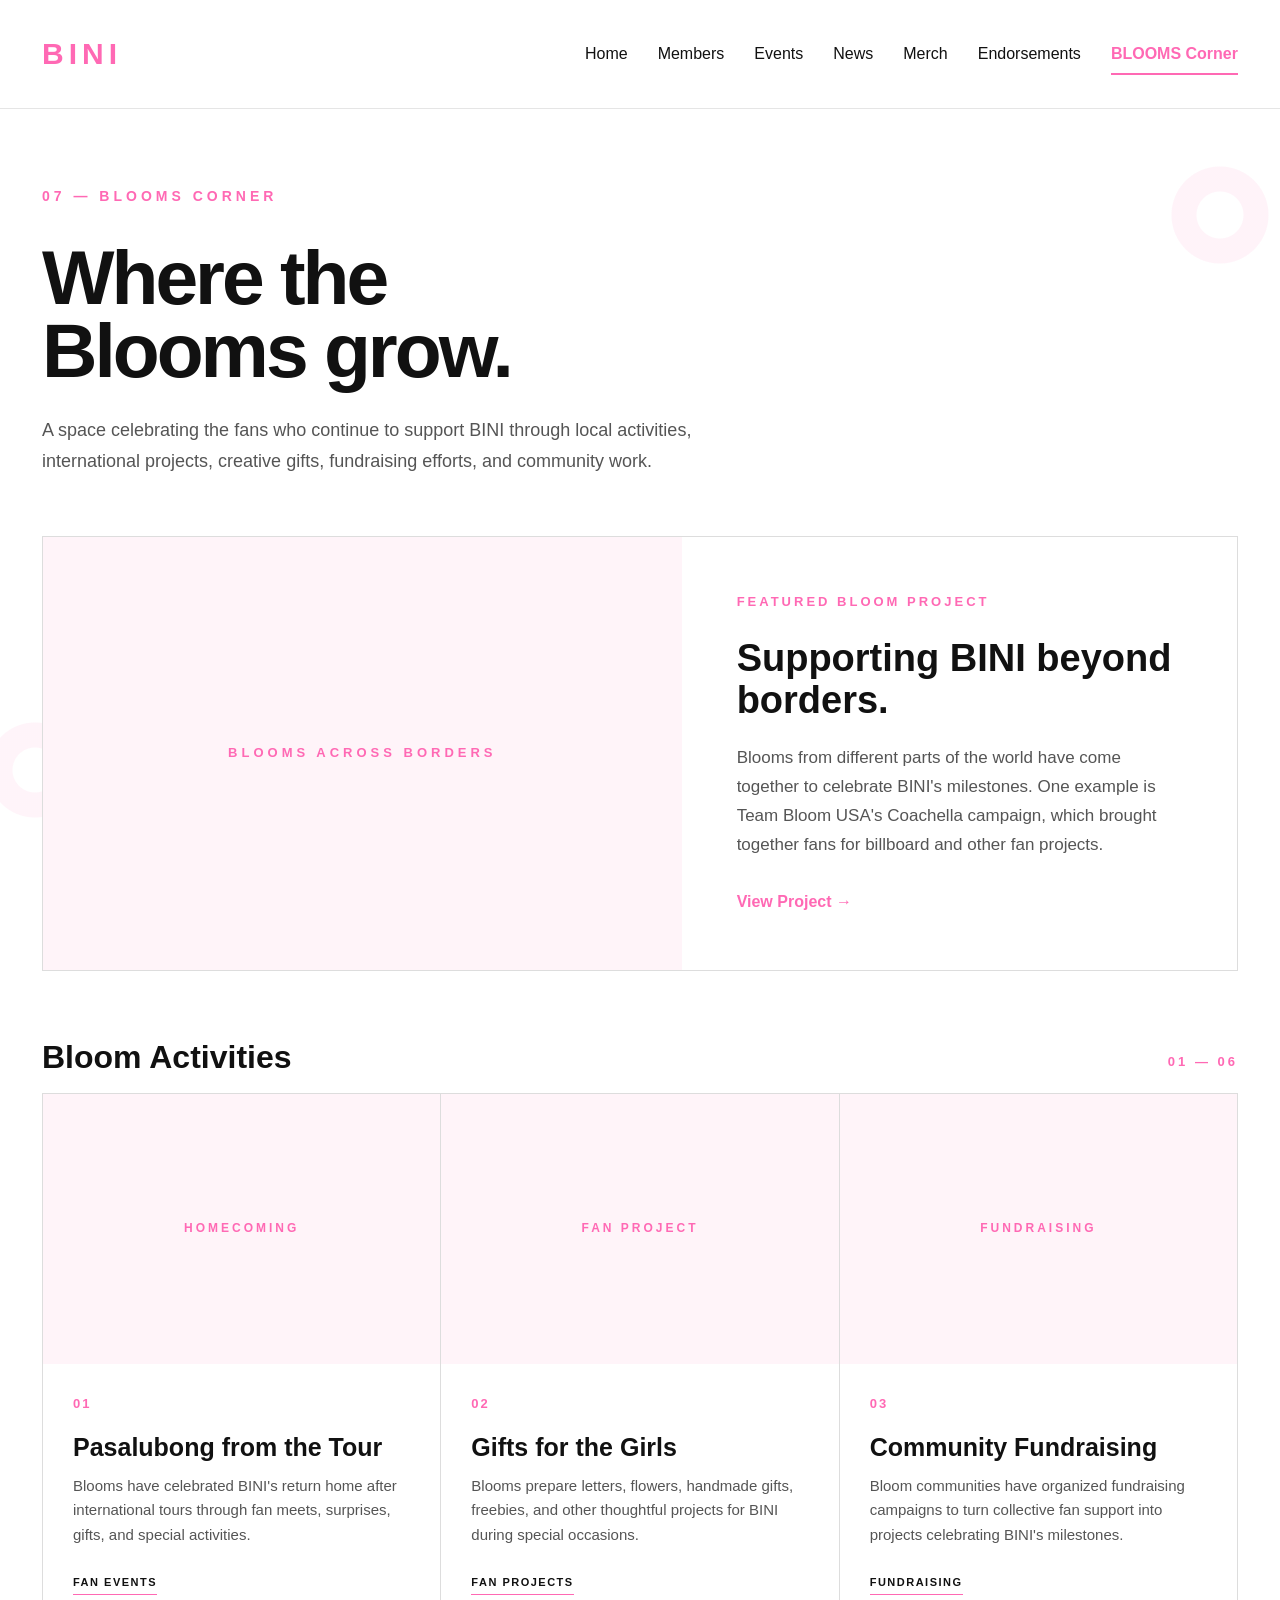
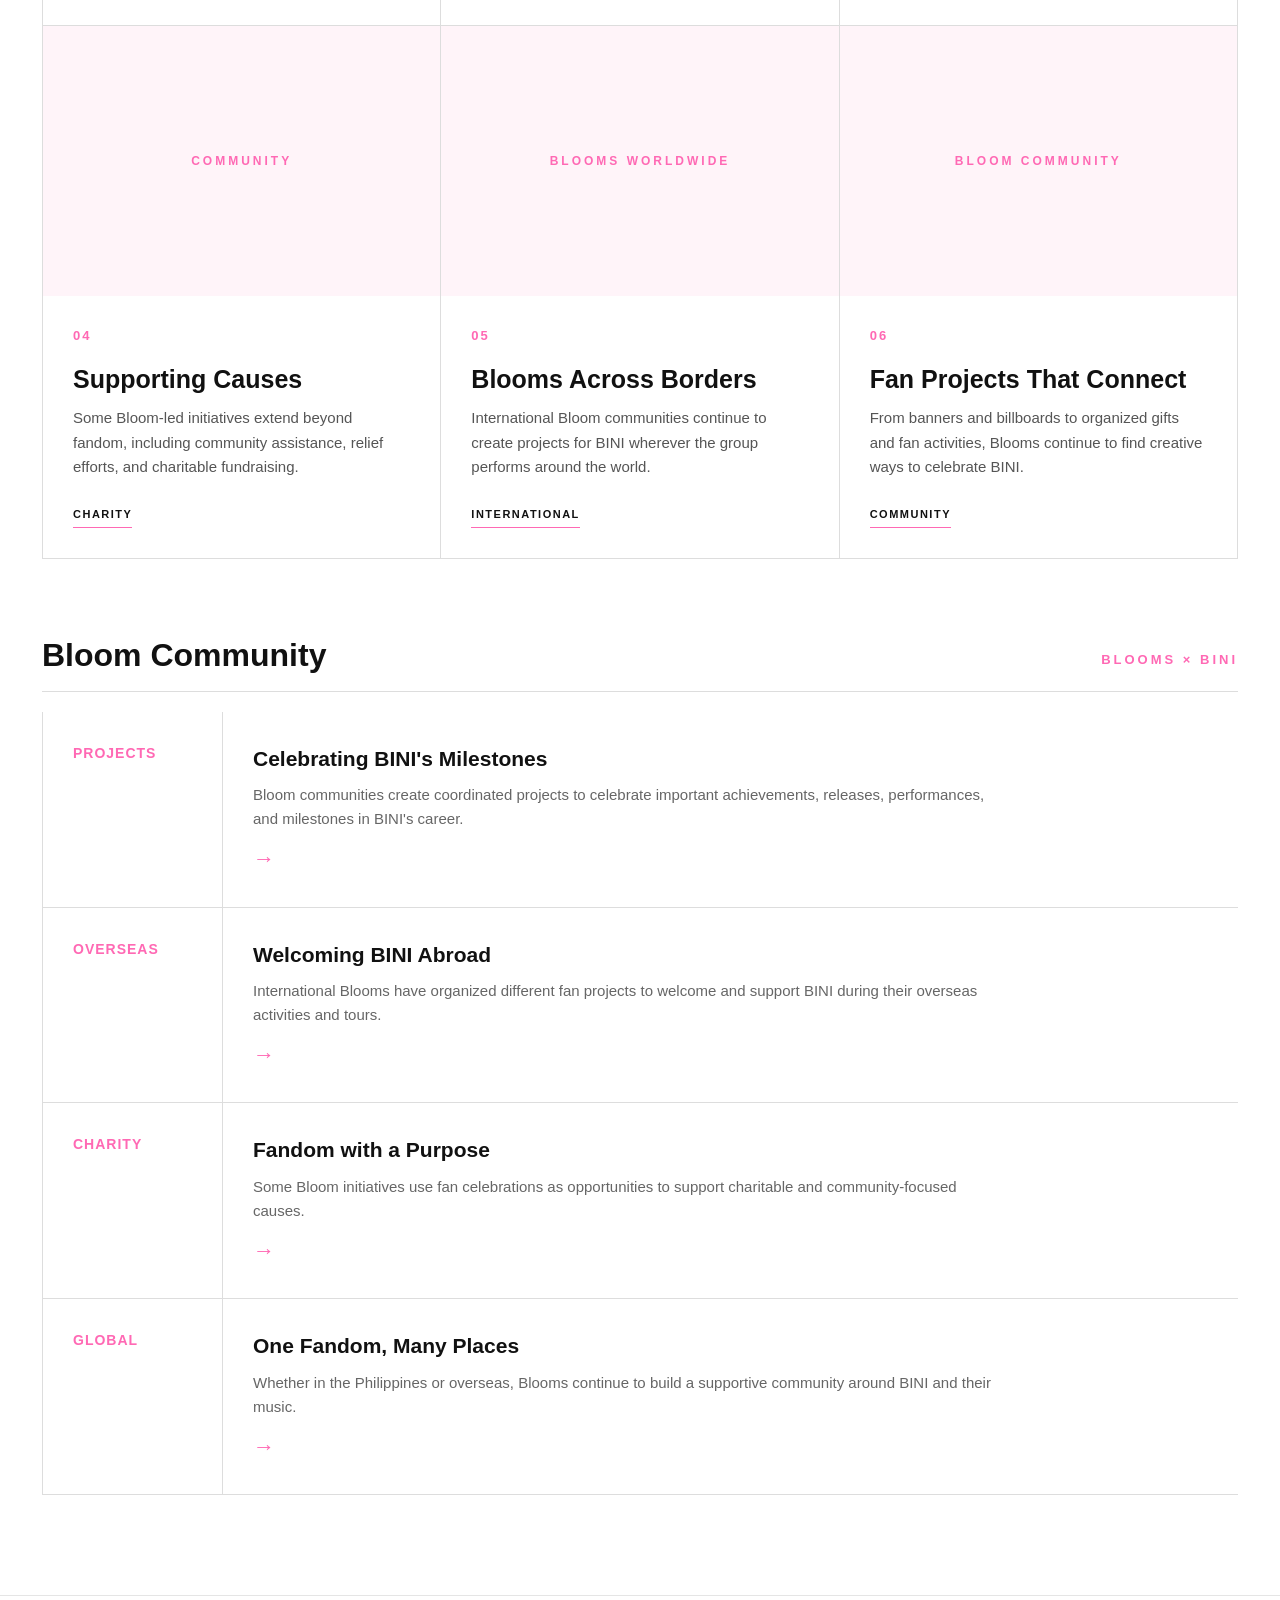
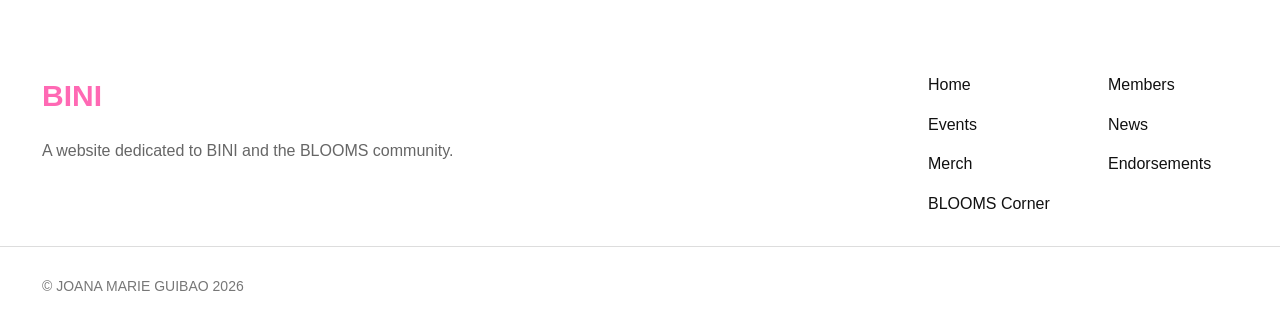
==== blooms.html @ 69eade65 "Add files via upload" ====
<!DOCTYPE html>
<html lang="en">
<head>
    <meta charset="UTF-8">
    <meta name="viewport" content="width=device-width, initial-scale=1.0">

    <title>BLOOMS Corner | BINI</title>

    <style>
        * {
            margin: 0;
            padding: 0;
            box-sizing: border-box;
        }

        html {
            scroll-behavior: smooth;
        }

        body {
            font-family: Arial, Helvetica, sans-serif;
            background: #ffffff;
            color: #111111;
            line-height: 1.6;
            position: relative;
            overflow-x: hidden;
        }

        body::before {
            content: "";
            position: fixed;
            top: 120px;
            right: -35px;
            width: 190px;
            height: 190px;
            background:
                radial-gradient(
                    circle at 50% 50%,
                    transparent 0 23px,
                    #fff0f7 24px 48px,
                    transparent 49px
                );
            opacity: 0.8;
            pointer-events: none;
            z-index: -1;
        }

        body::after {
            content: "";
            position: fixed;
            bottom: 40px;
            left: -55px;
            width: 180px;
            height: 180px;
            background:
                radial-gradient(
                    circle at 50% 50%,
                    transparent 0 22px,
                    #fff0f7 23px 47px,
                    transparent 48px
                );

            opacity: 0.75;
            pointer-events: none;
            z-index: -1;
        }

        header {
            width: 100%;
            border-bottom: 1px solid #e5e5e5;
            background: rgba(255, 255, 255, 0.97);
            position: sticky;
            top: 0;
            z-index: 100;
        }

        .header-inner {
            max-width: 1400px;
            margin: auto;
            height: 108px;
            display: flex;
            align-items: center;
            justify-content: space-between;

            padding: 0 42px;
        }

        .logo {
            font-size: 30px;
            font-weight: 800;
            letter-spacing: 5px;
            color: #FF69B4;
            text-decoration: none;
        }

        nav {
            display: flex;
            align-items: center;
            gap: 30px;
        }

        nav a {
            color: #111111;
            text-decoration: none;
            font-size: 16px;
            font-weight: 400;
            position: relative;
            padding: 8px 0;
            white-space: nowrap;
        }

        nav a::after {
            content: "";
            position: absolute;
            left: 0;
            bottom: 0;
            width: 0;
            height: 2px;
            background: #FF69B4;
            transition: width 0.25s ease;
        }

        nav a:hover::after {
            width: 100%;
        }

        nav a.active {
            color: #FF69B4;
            font-weight: 600;
        }

        nav a.active::after {
            width: 100%;
        }

        main {
            max-width: 1400px;
            margin: auto;
            padding: 0 42px 100px;
        }

        .page-intro {
            padding: 76px 0 60px;
            position: relative;
        }

        .section-number {
            font-size: 14px;
            font-weight: 700;
            letter-spacing: 4px;
            color: #FF69B4;
            margin-bottom: 34px;
        }

        .page-intro h1 {
            font-size: clamp(48px, 6vw, 78px);
            line-height: 0.95;
            font-weight: 700;
            letter-spacing: -3px;
            max-width: 700px;
            margin-bottom: 28px;
        }

        .page-intro p {
            max-width: 650px;
            color: #555555;
            font-size: 18px;
            line-height: 1.7;
        }

        .featured {
            border: 1px solid #dddddd;
            margin-bottom: 70px;
            background: #ffffff;
            display: grid;
            grid-template-columns: 1.15fr 1fr;
        }

        .featured-image {
            min-height: 430px;
            background: #fff4f9;
            display: flex;
            align-items: center;
            justify-content: center;
            overflow: hidden;
            position: relative;
        }

        .featured-image img {
            width: 100%;
            height: 100%;
            object-fit: cover;
            display: block;
        }

        .featured-placeholder {
            color: #FF69B4;
            font-size: 13px;
            font-weight: 700;
            letter-spacing: 4px;
        }

        .featured-content {
            padding: 55px;
            display: flex;
            flex-direction: column;
            justify-content: center;
        }

        .label {
            color: #FF69B4;
            font-size: 13px;
            font-weight: 700;
            letter-spacing: 3px;
            margin-bottom: 25px;
        }

        .featured-content h2 {
            font-size: 38px;
            line-height: 1.1;
            margin-bottom: 22px;
        }

        .featured-content p {
            color: #555555;
            font-size: 17px;
            line-height: 1.7;
            margin-bottom: 30px;
        }

        .featured-link {
            color: #FF69B4;
            text-decoration: none;
            font-weight: 700;
            display: inline-block;
        }

        .featured-link:hover {
            text-decoration: underline;
        }

        .section-heading {
            display: flex;
            align-items: flex-end;
            justify-content: space-between;
            border-bottom: 1px solid #dddddd;
            padding-bottom: 20px;
            margin-bottom: 0;
        }

        .section-heading h2 {
            font-size: 32px;
            line-height: 1;
        }

        .section-heading span {
            color: #FF69B4;
            font-size: 13px;
            font-weight: 700;
            letter-spacing: 3px;
        }

        .blooms-grid {
            display: grid;
            grid-template-columns: repeat(3, 1fr);
            border-left: 1px solid #dddddd;
            margin-bottom: 80px;
        }

        .bloom-card {
            border-right: 1px solid #dddddd;
            border-bottom: 1px solid #dddddd;
            background: #ffffff;
            text-decoration: none;
            color: #111111;
            display: block;
        }

        .bloom-image {
            height: 270px;
            background: #fff4f9;
            display: flex;
            align-items: center;
            justify-content: center;
            overflow: hidden;
        }

        .bloom-image img {
            width: 100%;
            height: 100%;
            object-fit: cover;
            display: block;
        }

        .image-placeholder {
            color: #FF69B4;
            font-size: 12px;
            font-weight: 700;
            letter-spacing: 3px;
        }

        .bloom-info {
            padding: 30px;
        }

        .bloom-number {
            color: #FF69B4;
            font-size: 13px;
            font-weight: 700;
            letter-spacing: 2px;
            margin-bottom: 18px;
        }

        .bloom-info h3 {
            font-size: 25px;
            line-height: 1.15;
            margin-bottom: 12px;
        }

        .bloom-info p {
            color: #555555;
            font-size: 15px;
            line-height: 1.65;
            margin-bottom: 20px;
        }

        .bloom-tag {
            display: inline-block;
            font-size: 11px;
            font-weight: 700;
            letter-spacing: 1.5px;
            text-transform: uppercase;
            color: #111111;
            border-bottom: 1px solid #FF69B4;
            padding-bottom: 3px;
        }

        .timeline-section {
            margin-top: 30px;
        }

        .timeline {
            border-left: 1px solid #dddddd;
            margin-top: 20px;
        }

        .timeline-item {
            display: grid;
            grid-template-columns: 180px 1fr;
            border-bottom: 1px solid #dddddd;
            min-height: 130px;
            text-decoration: none;
            color: #111111;
        }

        .timeline-date {
            padding: 30px;
            border-right: 1px solid #dddddd;
            color: #FF69B4;
            font-size: 14px;
            font-weight: 700;
            letter-spacing: 1px;
        }

        .timeline-content {
            padding: 30px;
        }

        .timeline-content h3 {
            font-size: 21px;
            margin-bottom: 8px;
        }

        .timeline-content p {
            color: #666666;
            max-width: 750px;
            font-size: 15px;
        }

        .timeline-arrow {
            color: #FF69B4;
            font-size: 22px;
            margin-top: 10px;
            display: inline-block;
            transition: transform 0.25s ease;
        }

        .timeline-item:hover .timeline-arrow {
            transform: translateX(7px);
        }

        footer {
            border-top: 1px solid #e5e5e5;
            background: #ffffff;
            position: relative;
            overflow: hidden;
        }

        .footer-inner {
            max-width: 1400px;
            margin: auto;
            padding: 76px 42px 30px;
            display: grid;
            grid-template-columns: 1fr 1fr;
            gap: 60px;
        }

        .footer-brand h2 {
            color: #FF69B4;
            font-size: 30px;
            margin-bottom: 18px;
        }

        .footer-brand p {
            color: #666666;
            font-size: 16px;
            max-width: 500px;
        }

        .footer-nav {
            display: grid;
            grid-template-columns: 1fr 1fr;
            gap: 14px 50px;
            justify-self: end;
            width: 310px;
        }

        .footer-nav a {
            text-decoration: none;
            color: #111111;
            font-size: 16px;
        }

        .footer-nav a:hover {
            color: #FF69B4;
        }

        .footer-bottom {
            max-width: 1400px;
            margin: auto;
            padding: 28px 42px 34px;
            border-top: 1px solid #dddddd;
            color: #777777;
            font-size: 14px;
        }

        @media (max-width: 1000px) {

            .header-inner {
                height: auto;
                min-height: 90px;
                flex-direction: column;
                align-items: flex-start;
                gap: 20px;
                padding: 25px 25px;
            }

            nav {
                width: 100%;
                overflow-x: auto;
                padding-bottom: 5px;
                gap: 24px;
            }

            main {
                padding: 0 25px 70px;
            }

            .featured {
                grid-template-columns: 1fr;
            }

            .featured-image {
                min-height: 330px;
            }

            .blooms-grid {
                grid-template-columns: repeat(2, 1fr);
            }

            .footer-inner {
                padding: 60px 25px 30px;
            }

            .footer-bottom {
                padding: 25px;
            }
        }

        @media (max-width: 650px) {

            .logo {
                font-size: 26px;
            }

            nav {
                gap: 20px;
            }

            nav a {
                font-size: 14px;
            }

            .page-intro {
                padding: 55px 0 45px;
            }

            .page-intro h1 {
                font-size: 48px;
                letter-spacing: -2px;
            }

            .page-intro p {
                font-size: 16px;
            }

            .featured-content {
                padding: 35px 25px;
            }

            .featured-content h2 {
                font-size: 30px;
            }

            .blooms-grid {
                grid-template-columns: 1fr;
            }

            .bloom-image {
                height: 250px;
            }

            .timeline-item {
                grid-template-columns: 1fr;
            }

            .timeline-date {
                border-right: none;
                border-bottom: 1px solid #eeeeee;
                padding-bottom: 15px;
            }

            .timeline-content {
                padding-top: 20px;
            }

            .footer-inner {
                grid-template-columns: 1fr;
                gap: 40px;
            }

            .footer-nav {
                justify-self: start;
                width: 100%;
            }
        }
    </style>
	
</head>

<body>

    <header>

        <div class="header-inner">

            <a href="index.html" class="logo">
                BINI
            </a>

            <nav>

                <a href="index.html">
                    Home
                </a>

                <a href="members.html">
                    Members
                </a>

                <a href="events.html">
                    Events
                </a>

                <a href="news.html">
                    News
                </a>

                <a href="merch.html">
                    Merch
                </a>

                <a href="endorsements.html">
                    Endorsements
                </a>

                <a href="blooms.html" class="active">
                    BLOOMS Corner
                </a>

            </nav>

        </div>

    </header>

    <main>

        <section class="page-intro">

            <div class="section-number">
                07 — BLOOMS CORNER
            </div>

            <h1>
                Where the<br>
                Blooms grow.
            </h1>

            <p>
                A space celebrating the fans who continue to support
                BINI through local activities, international projects,
                creative gifts, fundraising efforts, and community work.
            </p>

        </section>

        <section class="featured">

            <div class="featured-image">

                <img
                    src="https://biniatcoachella.info/cdn-cgi/image/f%3Dwebp%2Cq%3D80/images/tbu/billboard-bini.jpg"
                    alt="Team Bloom USA BINI Coachella billboard"
                    onerror="this.style.display='none'; this.nextElementSibling.style.display='block';"
                >

                <div
                    class="featured-placeholder"
                    style="display:none;"
                >
                    BLOOMS ACROSS BORDERS
                </div>

            </div>

            <div class="featured-content">

                <div class="label">
                    FEATURED BLOOM PROJECT
                </div>

                <h2>
                    Supporting BINI beyond borders.
                </h2>

                <p>
                    Blooms from different parts of the world have come
                    together to celebrate BINI's milestones. One example
                    is Team Bloom USA's Coachella campaign, which brought
                    together fans for billboard and other fan projects.
                </p>

                <a
                    href="https://biniatcoachella.info/donate"
                    target="_blank"
                    rel="noopener noreferrer"
                    class="featured-link"
                >
                    View Project →
                </a>

            </div>

        </section>

        <section>

            <div class="section-heading">

                <h2>
                    Bloom Activities
                </h2>

                <span>
                    01 — 06
                </span>

            </div>

            <div class="blooms-grid">

                <a
                    href="https://corporate.abs-cbn.com/newsroom/news-releases/2025/7/2/bini-here-with-you-homecoming-fan-meet?lang=en"
                    target="_blank"
                    rel="noopener noreferrer"
                    class="bloom-card"
                >

                    <div class="bloom-image">

                        <img
                            src="images/blooms/0f18fe8db2f04281c6c20693ac011e59c25107af3c2d446ddee15a2354dccc3e.webp"
                            alt="BINI Homecoming Fan Meet"
                            onerror="this.style.display='none'; this.nextElementSibling.style.display='block';"
                        >

                        <div
                            class="image-placeholder"
                            style="display:none;"
                        >
                            HOMECOMING
                        </div>

                    </div>

                    <div class="bloom-info">

                        <div class="bloom-number">
                            01
                        </div>

                        <h3>
                            Pasalubong from the Tour
                        </h3>

                        <p>
                            Blooms have celebrated BINI's return home
                            after international tours through fan meets,
                            surprises, gifts, and special activities.
                        </p>

                        <span class="bloom-tag">
                            Fan Events
                        </span>

                    </div>

                </a>

                <a
                    href="https://www.instagram.com/p/DZbwl5nlB-q/"
                    target="_blank"
                    rel="noopener noreferrer"
                    class="bloom-card"
                >

                    <div class="bloom-image">

                        <img
                            src="images/blooms/images.jpeg"
                            alt="Bloom fan project for BINI"
                            onerror="this.style.display='none'; this.nextElementSibling.style.display='block';"
                        >

                        <div
                            class="image-placeholder"
                            style="display:none;"
                        >
                            FAN PROJECT
                        </div>

                    </div>

                    <div class="bloom-info">

                        <div class="bloom-number">
                            02
                        </div>

                        <h3>
                            Gifts for the Girls
                        </h3>

                        <p>
                            Blooms prepare letters, flowers, handmade
                            gifts, freebies, and other thoughtful
                            projects for BINI during special occasions.
                        </p>

                        <span class="bloom-tag">
                            Fan Projects
                        </span>

                    </div>

                </a>

                <a
                    href="https://biniatcoachella.info/donate"
                    target="_blank"
                    rel="noopener noreferrer"
                    class="bloom-card"
                >

                    <div class="bloom-image">

                        <img
                            src="https://biniatcoachella.info/cdn-cgi/image/f%3Dwebp%2Cq%3D80/images/tbu/billboard-bini.jpg"
                            alt="Team Bloom USA fundraising project"
                            onerror="this.style.display='none'; this.nextElementSibling.style.display='block';"
                        >

                        <div
                            class="image-placeholder"
                            style="display:none;"
                        >
                            FUNDRAISING
                        </div>

                    </div>

                    <div class="bloom-info">

                        <div class="bloom-number">
                            03
                        </div>

                        <h3>
                            Community Fundraising
                        </h3>

                        <p>
                            Bloom communities have organized fundraising
                            campaigns to turn collective fan support into
                            projects celebrating BINI's milestones.
                        </p>

                        <span class="bloom-tag">
                            Fundraising
                        </span>

                    </div>

                </a>

                <a
                    href="https://www.facebook.com/teambloomph/posts/did-you-know-aside-from-binis-undeniable-talent-they-also-have-hearts-just-as-bi/961846839542830/"
                    target="_blank"
                    rel="noopener noreferrer"
                    class="bloom-card"
                >

                    <div class="bloom-image">

                        <img
                            src="images/blooms/images (1).jpeg"
                            alt="Bloom community support project"
                            onerror="this.style.display='none'; this.nextElementSibling.style.display='block';"
                        >

                        <div
                            class="image-placeholder"
                            style="display:none;"
                        >
                            COMMUNITY
                        </div>

                    </div>

                    <div class="bloom-info">

                        <div class="bloom-number">
                            04
                        </div>

                        <h3>
                            Supporting Causes
                        </h3>

                        <p>
                            Some Bloom-led initiatives extend beyond
                            fandom, including community assistance,
                            relief efforts, and charitable fundraising.
                        </p>

                        <span class="bloom-tag">
                            Charity
                        </span>

                    </div>

                </a>

                <a
                    href="https://www.instagram.com/p/Dbr8SWhGox9/"
                    target="_blank"
                    rel="noopener noreferrer"
                    class="bloom-card"
                >

                    <div class="bloom-image">

                        <img
                            src="images/blooms/images (2).jpeg"
                            alt="Team Bloom USA supporting BINI"
                            onerror="this.style.display='none'; this.nextElementSibling.style.display='block';"
                        >

                        <div
                            class="image-placeholder"
                            style="display:none;"
                        >
                            BLOOMS WORLDWIDE
                        </div>

                    </div>

                    <div class="bloom-info">

                        <div class="bloom-number">
                            05
                        </div>

                        <h3>
                            Blooms Across Borders
                        </h3>

                        <p>
                            International Bloom communities continue
                            to create projects for BINI wherever the
                            group performs around the world.
                        </p>

                        <span class="bloom-tag">
                            International
                        </span>

                    </div>

                </a>

                <a
                    href="https://www.reddit.com/r/bini_ph/comments/1p8zq4y/unified_in_binified_catch_all_these_fan_projects/"
                    target="_blank"
                    rel="noopener noreferrer"
                    class="bloom-card"
                >

                    <div class="bloom-image">

                        <img
                            src="images/blooms/unified-in-binified-catch-all-these-fan-projects-organized-v0-mjy8phpi214g1.webp"
                            alt="BINI Bloom community project"
                            onerror="this.style.display='none'; this.nextElementSibling.style.display='block';"
                        >

                        <div
                            class="image-placeholder"
                            style="display:none;"
                        >
                            BLOOM COMMUNITY
                        </div>

                    </div>

                    <div class="bloom-info">

                        <div class="bloom-number">
                            06
                        </div>

                        <h3>
                            Fan Projects That Connect
                        </h3>

                        <p>
                            From banners and billboards to organized
                            gifts and fan activities, Blooms continue
                            to find creative ways to celebrate BINI.
                        </p>

                        <span class="bloom-tag">
                            Community
                        </span>

                    </div>

                </a>

            </div>

        </section>

        <section class="timeline-section">

            <div class="section-heading">

                <h2>
                    Bloom Community
                </h2>

                <span>
                    BLOOMS × BINI
                </span>

            </div>

            <div class="timeline">

                <a
                    href="https://biniatcoachella.info/donate"
                    target="_blank"
                    rel="noopener noreferrer"
                    class="timeline-item"
                >

                    <div class="timeline-date">
                        PROJECTS
                    </div>

                    <div class="timeline-content">

                        <h3>
                            Celebrating BINI's Milestones
                        </h3>

                        <p>
                            Bloom communities create coordinated projects
                            to celebrate important achievements, releases,
                            performances, and milestones in BINI's career.
                        </p>

                        <span class="timeline-arrow">
                            →
                        </span>

                    </div>

                </a>

                <a
                    href="https://biniatcoachella.info/donate"
                    target="_blank"
                    rel="noopener noreferrer"
                    class="timeline-item"
                >

                    <div class="timeline-date">
                        OVERSEAS
                    </div>

                    <div class="timeline-content">

                        <h3>
                            Welcoming BINI Abroad
                        </h3>

                        <p>
                            International Blooms have organized different
                            fan projects to welcome and support BINI
                            during their overseas activities and tours.
                        </p>

                        <span class="timeline-arrow">
                            →
                        </span>

                    </div>

                </a>

                <a
                    href="https://biniatcoachella.info/donate"
                    target="_blank"
                    rel="noopener noreferrer"
                    class="timeline-item"
                >

                    <div class="timeline-date">
                        CHARITY
                    </div>

                    <div class="timeline-content">

                        <h3>
                            Fandom with a Purpose
                        </h3>

                        <p>
                            Some Bloom initiatives use fan celebrations
                            as opportunities to support charitable and
                            community-focused causes.
                        </p>

                        <span class="timeline-arrow">
                            →
                        </span>

                    </div>

                </a>

                <a
                    href="https://weverse.io/bini/fanpost/1-173033182"
                    target="_blank"
                    rel="noopener noreferrer"
                    class="timeline-item"
                >

                    <div class="timeline-date">
                        GLOBAL
                    </div>

                    <div class="timeline-content">

                        <h3>
                            One Fandom, Many Places
                        </h3>

                        <p>
                            Whether in the Philippines or overseas,
                            Blooms continue to build a supportive
                            community around BINI and their music.
                        </p>

                        <span class="timeline-arrow">
                            →
                        </span>

                    </div>

                </a>

            </div>

        </section>

    </main>

    <footer>

        <div class="footer-inner">

            <div class="footer-brand">

                <h2>
                    BINI
                </h2>

                <p>
                    A website dedicated to BINI and the BLOOMS community.
                </p>

            </div>

            <div class="footer-nav">

                <a href="index.html">
                    Home
                </a>

                <a href="members.html">
                    Members
                </a>

                <a href="events.html">
                    Events
                </a>

                <a href="news.html">
                    News
                </a>

                <a href="merch.html">
                    Merch
                </a>

                <a href="endorsements.html">
                    Endorsements
                </a>

                <a href="blooms.html">
                    BLOOMS Corner
                </a>

            </div>

        </div>

        <div class="footer-bottom">

            © JOANA MARIE GUIBAO 2026

        </div>

    </footer>

</body>

</html>
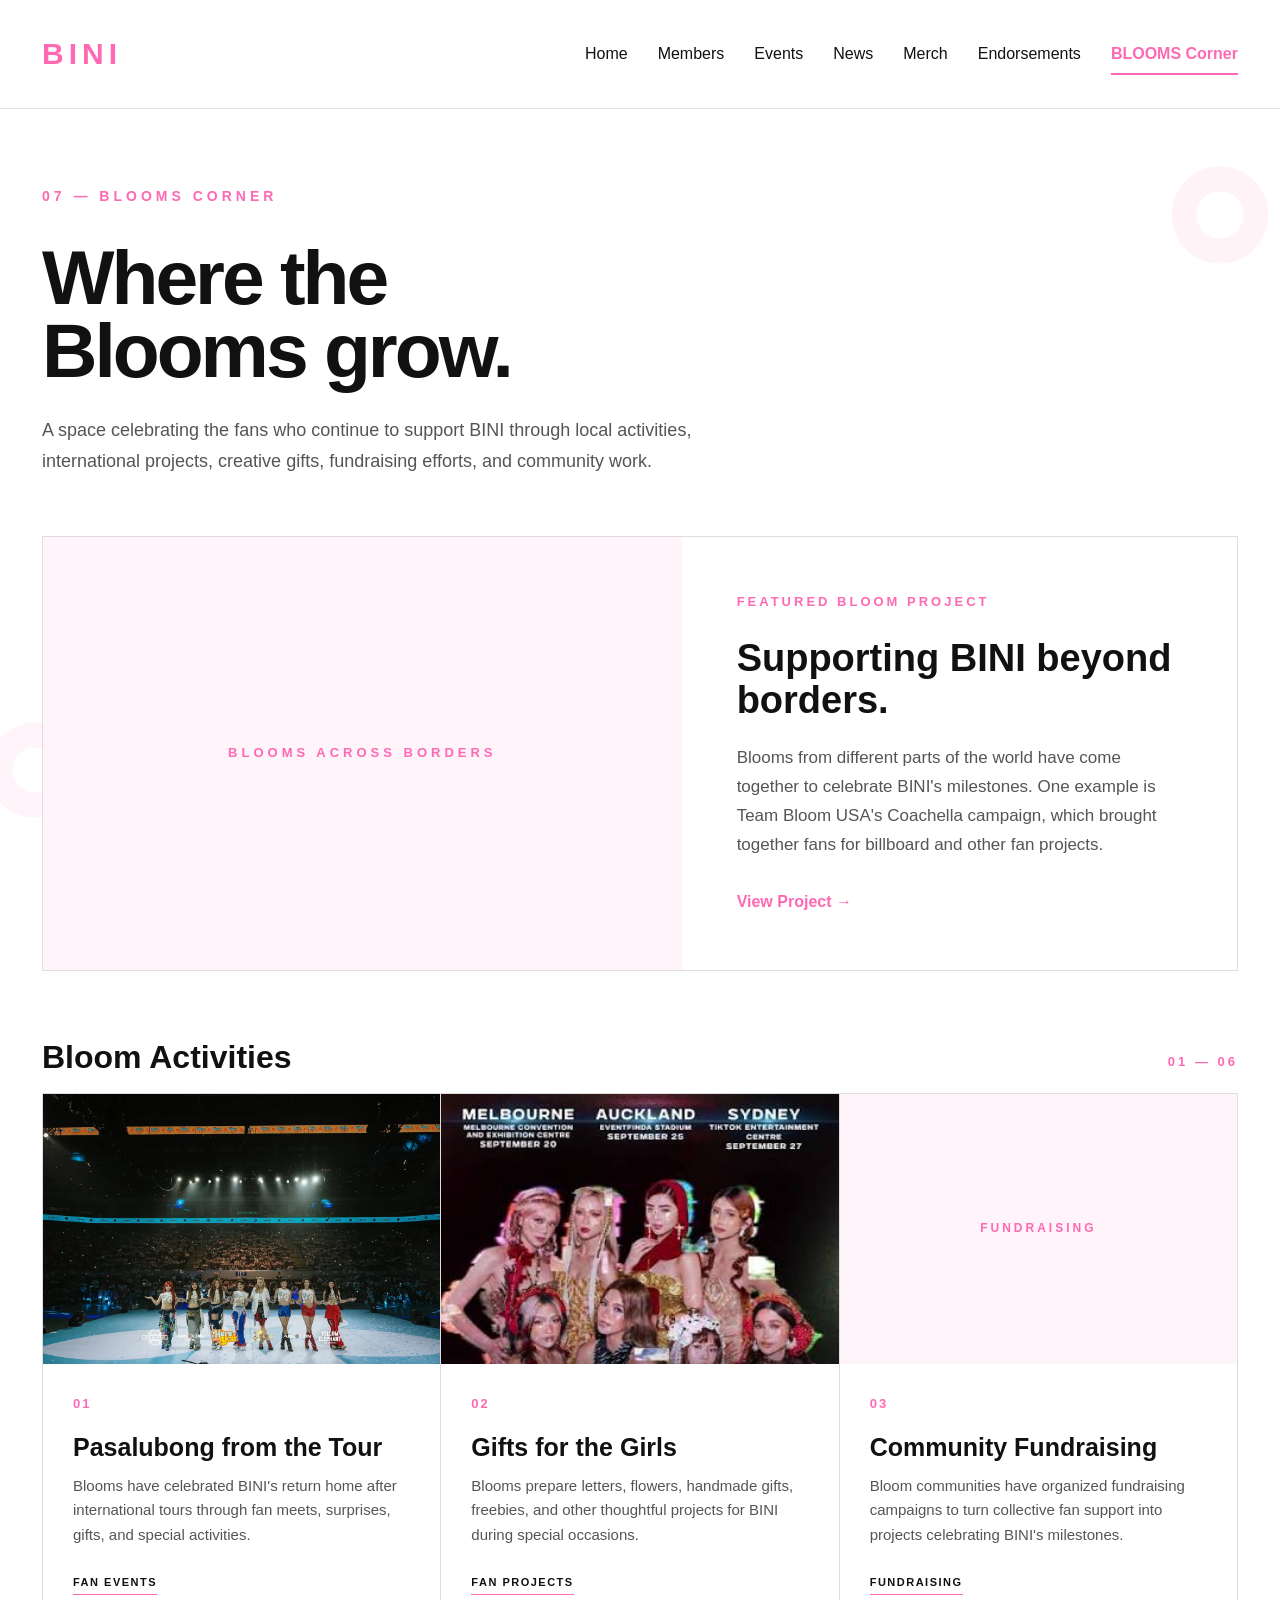
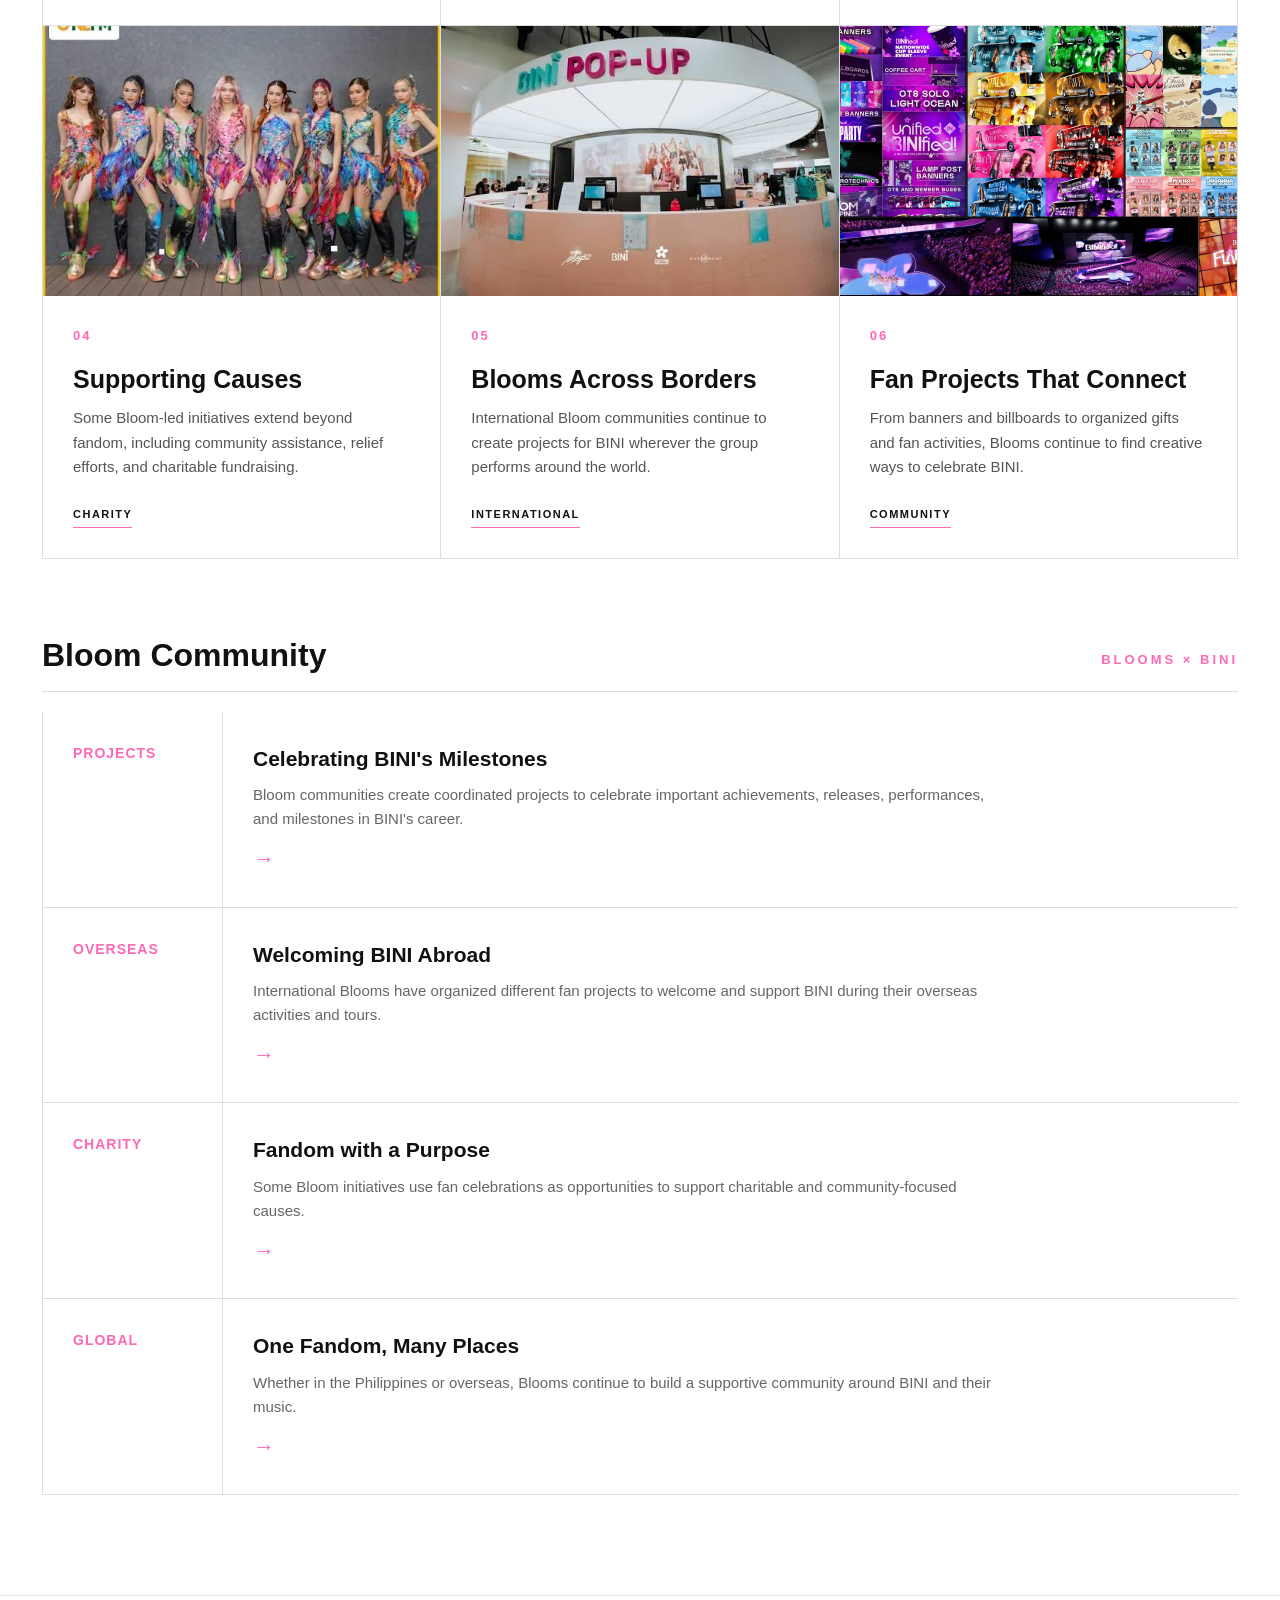
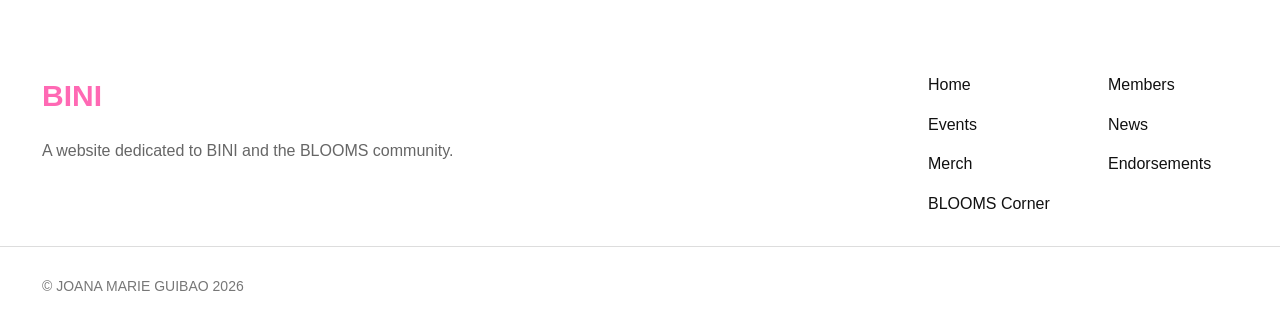
==== commit 2843ed19: "Update blooms.html" ====
--- a/blooms.html
+++ b/blooms.html
@@ -700,7 +700,7 @@
                     <div class="bloom-image">
 
                         <img
-                            src="images/blooms/0f18fe8db2f04281c6c20693ac011e59c25107af3c2d446ddee15a2354dccc3e.webp"
+                            src="0f18fe8db2f04281c6c20693ac011e59c25107af3c2d446ddee15a2354dccc3e.webp"
                             alt="BINI Homecoming Fan Meet"
                             onerror="this.style.display='none'; this.nextElementSibling.style.display='block';"
                         >
@@ -748,7 +748,7 @@
                     <div class="bloom-image">
 
                         <img
-                            src="images/blooms/images.jpeg"
+                            src="images.jpeg"
                             alt="Bloom fan project for BINI"
                             onerror="this.style.display='none'; this.nextElementSibling.style.display='block';"
                         >
@@ -844,7 +844,7 @@
                     <div class="bloom-image">
 
                         <img
-                            src="images/blooms/images (1).jpeg"
+                            src="images (1).jpeg"
                             alt="Bloom community support project"
                             onerror="this.style.display='none'; this.nextElementSibling.style.display='block';"
                         >
@@ -892,7 +892,7 @@
                     <div class="bloom-image">
 
                         <img
-                            src="images/blooms/images (2).jpeg"
+                            src="images (2).jpeg"
                             alt="Team Bloom USA supporting BINI"
                             onerror="this.style.display='none'; this.nextElementSibling.style.display='block';"
                         >
@@ -940,7 +940,7 @@
                     <div class="bloom-image">
 
                         <img
-                            src="images/blooms/unified-in-binified-catch-all-these-fan-projects-organized-v0-mjy8phpi214g1.webp"
+                            src="unified-in-binified-catch-all-these-fan-projects-organized-v0-mjy8phpi214g1.webp"
                             alt="BINI Bloom community project"
                             onerror="this.style.display='none'; this.nextElementSibling.style.display='block';"
                         >
@@ -1188,4 +1188,4 @@
 
 </body>
 
-</html>+</html>
